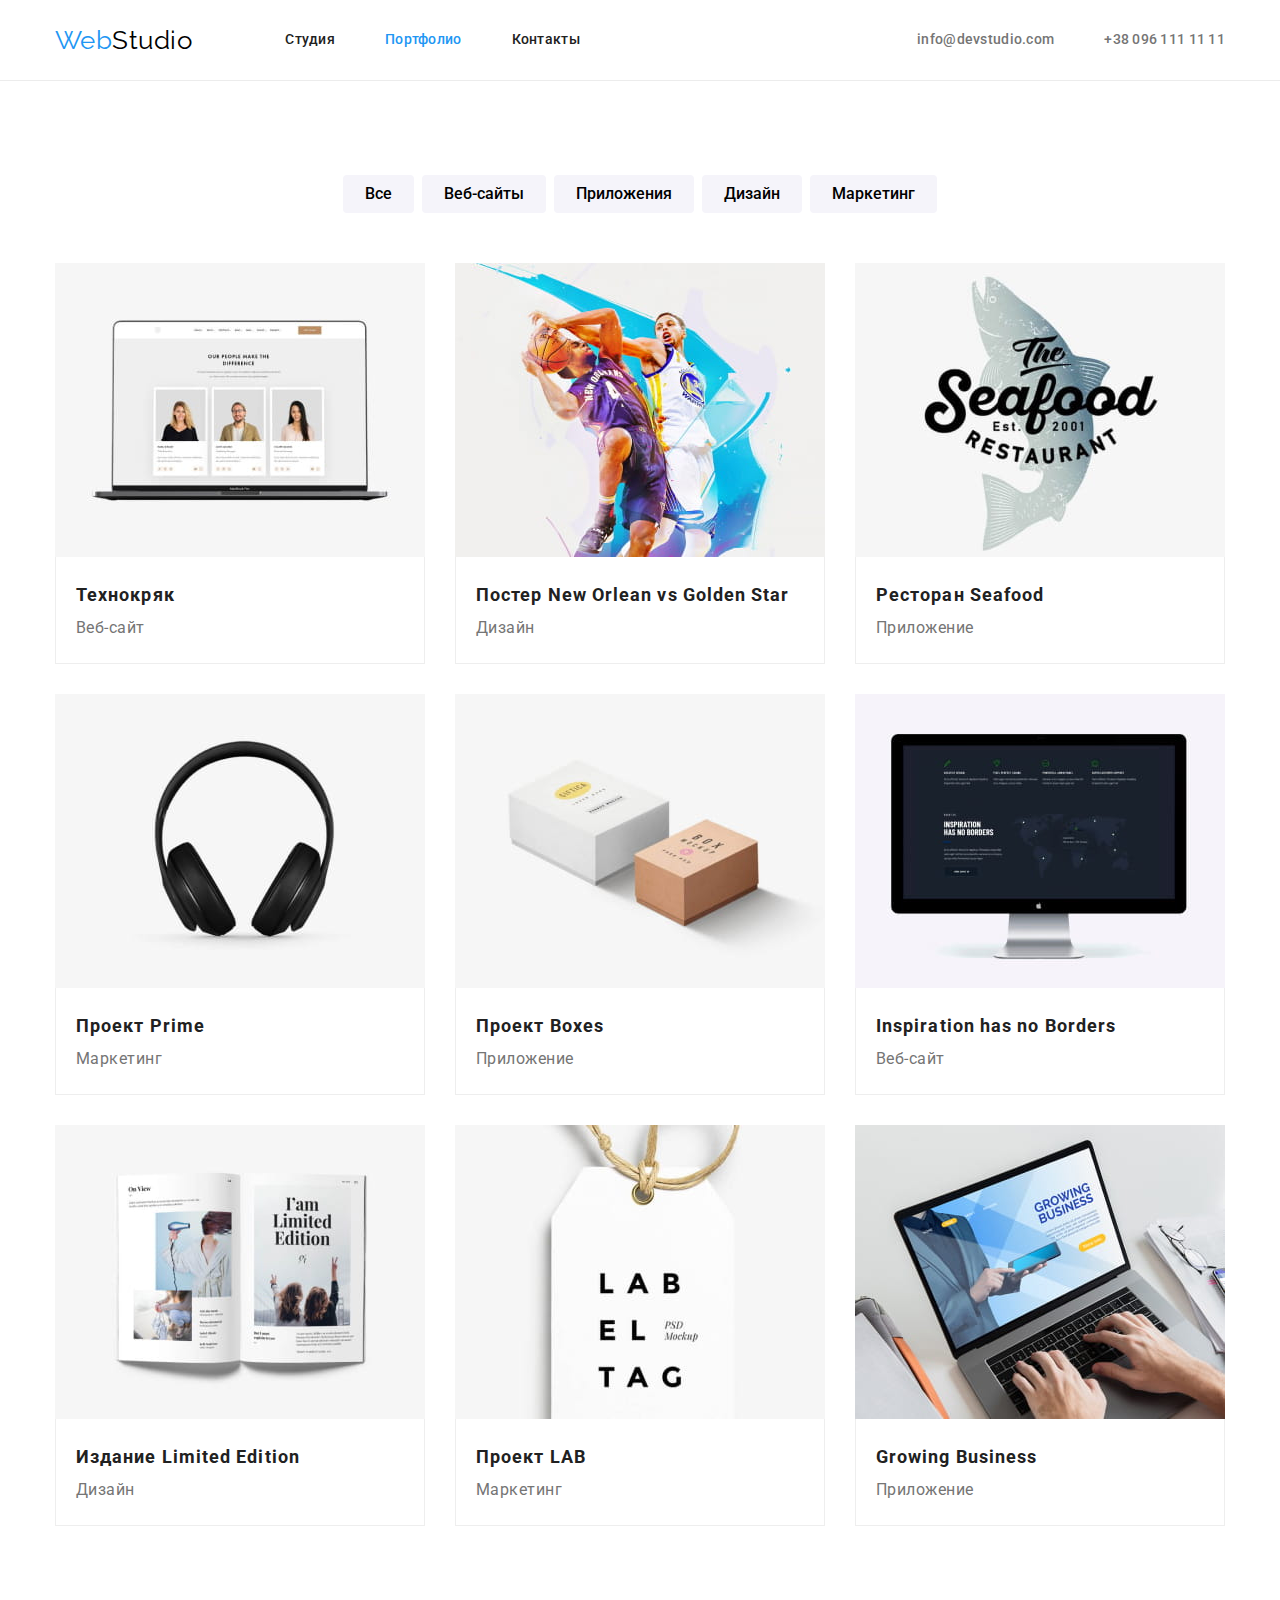
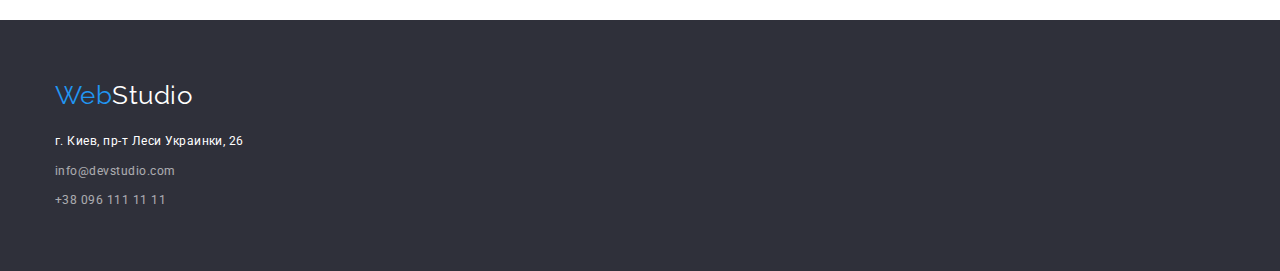
==== portfolio.html @ 39587dff "made hero bg" ====
<!DOCTYPE html>
<html lang="ru">

<head>
    <meta charset="UTF-8">
    <meta http-equiv="X-UA-Compatible" content="IE=edge">
    <meta name="viewport" content="width=device-width, initial-scale=1.0">
    <title>Студия</title>
    <link rel="stylesheet"
        href="https://cdnjs.cloudflare.com/ajax/libs/modern-normalize/1.1.0/modern-normalize.min.css">
    <link rel="stylesheet" href="./css/styles.css">
    <link rel="preconnect" href="https://fonts.googleapis.com">
    <link rel="preconnect" href="https://fonts.gstatic.com" crossorigin>
    <link
        href="https://fonts.googleapis.com/css2?family=Raleway:wght@700&family=Roboto:wght@400;500;700;900&display=swap"
        rel="stylesheet">
</head>

<body>
    <header class="header-style">
        <div class="container header-container">
            <nav class="navigation">
                <a href="./index.html" class="logo"><span>Web</span>Studio</a>
                <ul class="menu">
                    <!-- <li class="item"><a href="./index.html" class="logo"><span>Web</span>Studio</a></li> -->
                    <li class="item"><a href="./index.html" class="menu-link">Студия</a></li>
                    <li class="item"><a href="./portfolio.html" class="menu-link current">Портфолио</a></li>
                    <li class="item"><a href="#" class="menu-link">Контакты</a></li>
                </ul>
            </nav>
            <ul class="contact">
                <li class="item"><a href="mailto:info@devstudio.com" class="contact-link">info@devstudio.com</a></li>
                <li class="item"><a href="tel:+380961111111" class="contact-link">+38 096 111 11 11</a></li>
            </ul>
        </div>
    </header>
    <main>
        <section class="section portfolio">
            <h1 class="portfolio-title">Портфолио</h1>
            <ul class="filter-list container">
                <li class="filter-item"><button type="button" class="filter-button">Все</button></li>
                <li class="filter-item"><button type="button" class="filter-button">Веб-сайты</button></li>
                <li class="filter-item"><button type="button" class="filter-button">Приложения</button></li>
                <li class="filter-item"><button type="button" class="filter-button">Дизайн</button></li>
                <li class="filter-item"><button type="button" class="filter-button">Маркетинг</button></li>
            </ul>
            <ul class="portfolio-list container">
                <li class="portfolio-item">
                    <img src="./images/project1.jpg" class="port-image" width="370" alt="Технокряк">
                    <div class="portfolio-info">
                        <h2>Технокряк</h2>
                    <p>Веб-сайт</p>
                    </div>
                </li>
                <li class="portfolio-item">
                    <img src="./images/project2.jpg" class="port-image" width="370" alt="Постер New Orlean vs Golden Star">
                    <div class="portfolio-info">
                        <h2>Постер New Orlean vs Golden Star</h2>
                    <p>Дизайн</p>
                    </div>
                </li>
                <li class="portfolio-item">
                    <img src="./images/project3.jpg" class="port-image" width="370" alt="Ресторан Seafood">
                    <div class="portfolio-info">
                        <h2>Ресторан Seafood</h2>
                    <p>Приложение</p>
                    </div>
                </li>
                <li class="portfolio-item">
                    <img src="./images/project4.jpg" class="port-image" width="370" alt="Проект Prime">
                    <div class="portfolio-info">
                        <h2>Проект Prime</h2>
                    <p>Маркетинг</p>
                    </div>
                </li>
                <li class="portfolio-item">
                    <img src="./images/project5.jpg" class="port-image" width="370" alt="Проект Boxes">
                    <div class="portfolio-info">
                        <h2>Проект Boxes</h2>
                    <p>Приложение</p>
                    </div>
                </li>
                <li class="portfolio-item">
                    <img src="./images/project6.jpg" class="port-image" width="370" alt="Inspiration has no Borders">
                    <div class="portfolio-info">
                        <h2>Inspiration has no Borders</h2>
                    <p>Веб-сайт</p>
                    </div>
                </li>
                <li class="portfolio-item">
                    <img src="./images/project7.jpg" class="port-image" width="370" alt="Издание Limited Edition">
                    <div class="portfolio-info">
                        <h2>Издание Limited Edition</h2>
                    <p>Дизайн</p>
                    </div>
                </li>
                <li class="portfolio-item">
                    <img src="./images/project8.jpg" class="port-image" width="370" alt="Проект LAB">
                    <div class="portfolio-info">
                        <h2>Проект LAB</h2>
                    <p>Маркетинг</p>
                    </div>
                </li>
                <li class="portfolio-item">
                    <img src="./images/project9.jpg" class="port-image" width="370" alt="Growing Business">
                    <div class="portfolio-info">
                        <h2>Growing Business</h2>
                    <p>Приложение</p>
                    </div>
                </li>
            </ul>
        </section>
    </main>
    <footer class="footer">
        <div class="container header-container">
            <!-- <a href="./index.html" class="logo footer"><span>Web</span>Studio</a> -->
            <address class="location">
                <ul class="location-list">
                    <li><a href="./index.html" class="logo logo-footer"><span>Web</span>Studio</a></li>
                    <li class="location-list-item"><a
                            href="https://www.google.com/maps/place/%D0%B1%D1%83%D0%BB.+%D0%9B%D0%B5%D1%81%D0%B8+%D0%A3%D0%BA%D1%80%D0%B0%D0%B8%D0%BD%D0%BA%D0%B8,+26,+%D0%9A%D0%B8%D0%B5%D0%B2,+02000/@50.4265807,30.5383858,17z/data=!3m1!4b1!4m5!3m4!1s0x40d4cf0e033ecbe9:0x57a4dffefec77da0!8m2!3d50.4265807!4d30.5383858"
                            class="location-link">г. Киев, пр-т Леси Украинки, 26</a></li>
                    <li class="location-list-item"><a href="mailto:info@devstudio.com"
                            class="location-link opacity">info@devstudio.com</a></li>
                    <li class="location-list-item"><a href="tel:+380961111111" class="location-link opacity">+38 096 111 11
                            11</a>
                    </li>
                </ul>
            </address>
        </div>
    </footer>
</body>
    
</html>
---- css/styles.css ----
:root {
    --accent-color: #2196F3;
    --main-text-color: #212121;
    --secondary-text-color: #757575;
    --main-bg-color: #ffffff;
    --secondary-bg-color: #2f303a;
    --section-bg-color: #F5F4FA;
    --blue-button-hover: #188CE8;
}

body {
    font-family: 'Roboto', sans-serif;
    line-height: 1.14;
    letter-spacing: 0.03em;
    color: var(--main-text-color);
    background-color: var(--main-bg-color);

      
}

h1,h2,h3,h4,h5,h6,p,ul,ol {
    margin: 0;
    padding: 0;
}

.section {
    padding-top: 94px;
    padding-bottom: 94px;
    
}

.container {
    max-width: 1200px;
    margin-left: auto;
    margin-right: auto;
    padding-right: 15px;
    padding-left: 15px;

    

}

.header-container {
    display: flex;
    align-items: center;
    padding-top: 0px;
    padding-bottom: 0px;
    
}

.header-style {
    border-bottom: 1px solid #ECECEC;
}

.navigation {
    display: flex;
    align-items: center;
}

.logo {
    
    padding: 25px, 0px;
    font-family: 'Raleway', sans-serif;
    text-decoration: none;
    font-size: 26px;
    line-height: 1.19;
    color: #000000;
}

.logo span {
    color: var(--accent-color);
}

.menu {
    margin-left: 93px;
    list-style: none;
    display: flex;
    align-items: center;
}



.menu-link {
    



    text-decoration: none;
    font-weight: 500;
    font-size: 14px;
    letter-spacing: 0.02em;
    color: var(--main-text-color);

}

.menu-link:hover,
.menu-link:focus {
    color: var(--accent-color);
}

.menu .current {
    color: var(--accent-color);
}

.menu .menu-link {
    display: block;
    padding-top: 32px;
    padding-bottom: 32px;
}

.header-container .item + .item {
    margin-left: 50px;
}


.contact {
    list-style: none;
    display: flex;
    margin-left: auto;
    
}

.contact-link {
    text-decoration: none;
    font-weight: 500;
    font-size: 14px;
    letter-spacing: 0.02em;
    color: var(--secondary-text-color);
}

.contact-link:hover,
.contact-link:focus {
    color: var(--accent-color);
}

.contact .contact-link {
    display: block;
    padding-top: 32px;
    padding-bottom: 32px;
}

/* Main page */

.hero {
    background-color: var(--secondary-bg-color);
    background-image: linear-gradient(#2F303A66, #2F303A66),
    url(./images/heroimg.jpg);
    
    min-height: 600px;
    background-repeat: no-repeat;
    background-position: center;
    /* background-size: contain; */
    padding-top: 200px;
    padding-bottom: 200px;
}




    

.hero-title {
    max-width: 696px;
    margin-right: auto;
    margin-left: auto;
    text-align: center;
    font-size: 44px;
    line-height: 1.36;
    letter-spacing: 0.06em;
    text-transform: uppercase;
    color: var(--main-bg-color);
}

.hero-button {
    display: block;
    margin-top: 30px;
    margin-left: auto;
    margin-right: auto;
    width: 200px;
    height: 50px;
    border-radius: 4px;
    border: 0px;

    font-family: inherit;
    font-weight: 700;
    font-size: 16px;
    line-height: 1.88;
    letter-spacing: 0.06em;
    color: var(--main-bg-color);
    background-color: var(--accent-color);
    cursor: pointer;
}

.hero-button:hover,
.hero-button:focus {
    background-color: var(--blue-button-hover);
}



.offer-title {
    position: absolute;
        width: 1px;
        height: 1px;
        margin: -1px;
        border: 0;
        padding: 0;
    
        white-space: nowrap;
        clip-path: inset(100%);
        clip: rect(0 0 0 0);
        overflow: hidden;
}

.flex-list {
    list-style: none;
    display: flex;
}

.flex-list .list-item + .list-item {
    margin-left: 30px;
}

.offer-list-title {
    font-size: 14px;
    text-transform: uppercase;
    
}

.offer-list-text {
    margin-top: 10px;
    font-size: 14px;
    line-height: 1.71;
    color: var(--secondary-text-color);
    
}

.duties {
    padding-top: 0px;
    
}

.duties-title {
    font-size: 36px;
    line-height: 1.17;
    text-align: center;
}

.duties-list {
    list-style: none;
    margin-top: 50px;
}

.duties-link {
    display: block;
}

.team {
    background-color: var(--section-bg-color);
}

.team .container {
    padding-left: auto;
    padding-right: auto;
}

.team-card {
    flex-basis: 270px;
    
    background-color: var(--main-bg-color);
}

.team-photo {
    display: block;
    max-width: 270px;
    border: 0px;
}

.team-info {
    padding-top: 30px;
    padding-bottom: 30px;
}

.team-title {
    font-size: 36px;
    line-height: 1.17;
    text-align: center;
    
}

.team-list {
    list-style: none;
    margin-top: 50px;
}

.team-list-item {
    background-color: var(--main-bg-color)
}

.team-name {
    font-weight: 500;
    font-size: 16px;
    line-height: 1.19;
    text-align: center;
    
}

.team-position {
    margin-top: 10px;

    font-size: 16px;
    line-height: 1.19;
    text-align: center;
    color: var(--secondary-text-color);
}

/* footer */

.footer {
    padding-top: 60px;
    padding-bottom: 60px;
    background-color: var(--secondary-bg-color);
}

.logo-footer {
    color: var(--main-bg-color);
    display: block;
    margin-bottom: 20px;
}

.location {
    font-style: normal;
    
}

.location-list {
    list-style: none;
}

.location-list-item {
    display: block;
}


.location .location-list-item + .location-list-item {
    margin-top: 9px;
}

.location-link {
    display: inline-block;
    /* height: 21px; */
    text-decoration: none;
    font-size: 12px;
    line-height: 1.71;
    color: var(--main-bg-color);
}

.opacity {
    opacity: 0.6;
}

.location-link:hover,
.location-link:focus {
    color: var(--accent-color);
}

/* Portfolio */

.portfolio-title {
    position: absolute;
        width: 1px;
        height: 1px;
        margin: -1px;
        border: 0;
        padding: 0;
    
        white-space: nowrap;
        clip-path: inset(100%);
        clip: rect(0 0 0 0);
        overflow: hidden;
}

.filter-list {
    list-style: none;
    display: flex;
    justify-content: center;
    
     
}

.filter-list .filter-item + .filter-item {
    margin-left: 8px;
}

.filter-button {
    padding-top: 6px;
    padding-right: 22px;
    padding-bottom: 6px;
    padding-left: 22px;
    border-radius: 4px;
    border: 0px solid black;
    font-family: inherit;
    font-weight: 500;
    font-size: 16px;
    line-height: 1.62;
    background-color: var(--section-bg-color);
    cursor: pointer;
    
}

.filter-button:hover,
.filter-button:focus {
    color: var(--main-bg-color);
    background-color: var(--accent-color);
}

.portfolio-list {
    list-style: none;
    margin-top: 50px;
    display: flex;
    flex-wrap: wrap;
    
    
}



.portfolio-item {
    flex-basis: calc((100% - 60px) / 3);
    
    margin-left: 30px;
    margin-bottom: 30px;

    
    

}

.portfolio-item:nth-child(3n+1) {
    margin-left: 0px;
}

.portfolio-item:nth-last-child(-n+3) {
    margin-bottom: 0px;
}

.portfolio-info {
    padding-top: 20px;
    padding-right: 24px;
    padding-bottom: 20px;
    padding-left: 20px;

    border: 1px solid #EEEEEE;
    border-top: 0px solid transparent;
}

.port-image {
    display: block;
}

.portfolio-info h2 {
    font-size: 18px;
    line-height: 2;
    letter-spacing: 0.06em;
    
}

.portfolio-info p {
    font-size: 16px;
    line-height: 1.88;
    color: var(--secondary-text-color);
}
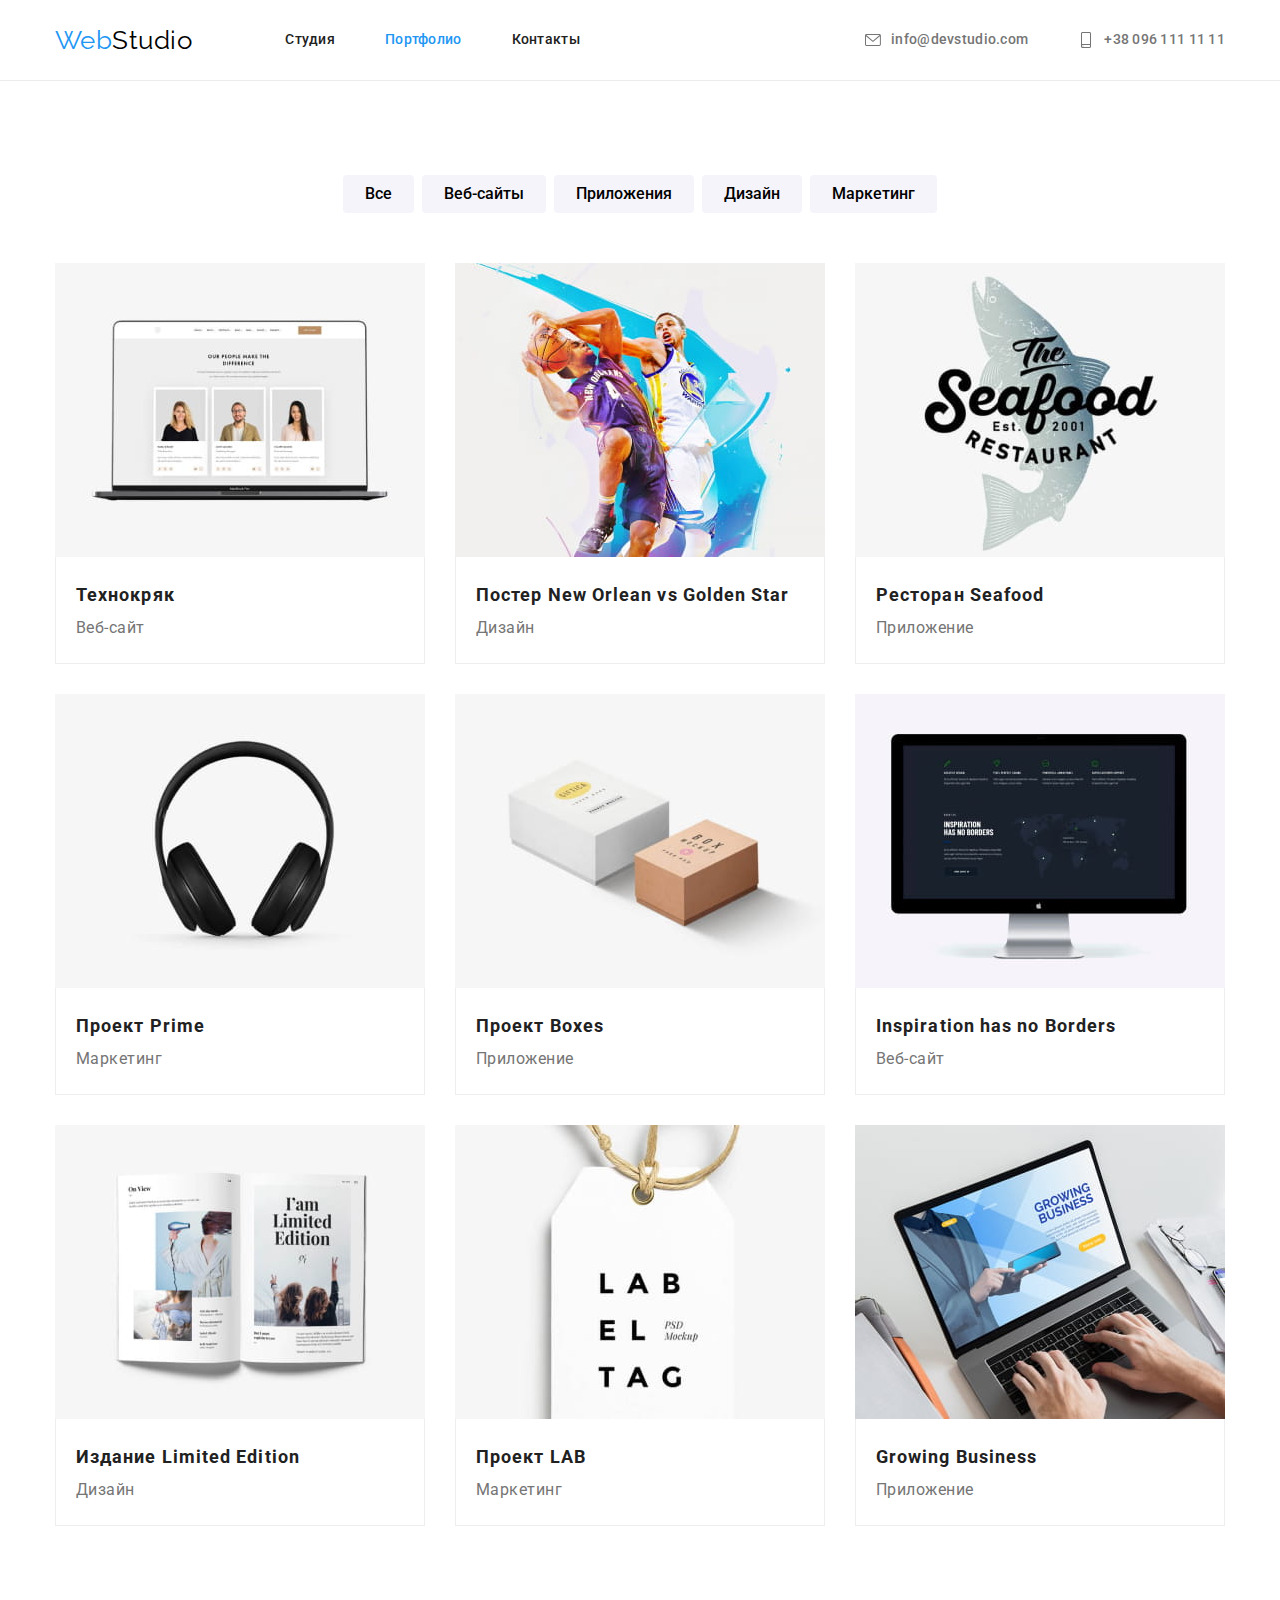
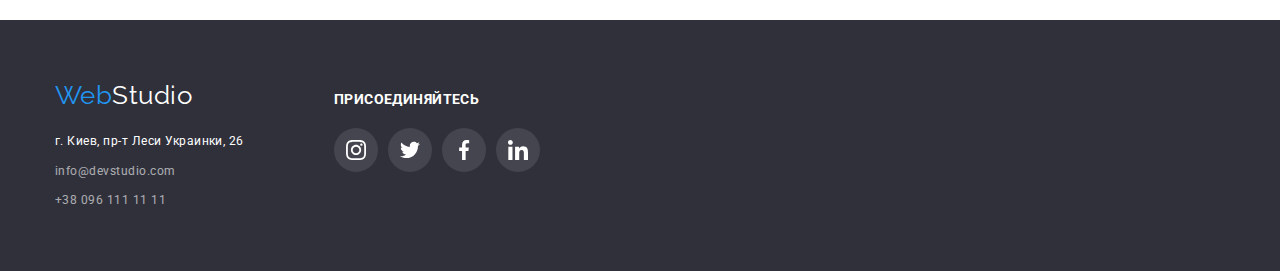
==== commit 6c315f10: "done with the main page icons" ====
--- a/portfolio.html
+++ b/portfolio.html
@@ -22,15 +22,22 @@
             <nav class="navigation">
                 <a href="./index.html" class="logo"><span>Web</span>Studio</a>
                 <ul class="menu">
-                    <!-- <li class="item"><a href="./index.html" class="logo"><span>Web</span>Studio</a></li> -->
                     <li class="item"><a href="./index.html" class="menu-link">Студия</a></li>
                     <li class="item"><a href="./portfolio.html" class="menu-link current">Портфолио</a></li>
                     <li class="item"><a href="#" class="menu-link">Контакты</a></li>
                 </ul>
             </nav>
             <ul class="contact">
-                <li class="item"><a href="mailto:info@devstudio.com" class="contact-link">info@devstudio.com</a></li>
-                <li class="item"><a href="tel:+380961111111" class="contact-link">+38 096 111 11 11</a></li>
+                <li class="item"><a href="mailto:info@devstudio.com" class="contact-link">
+                        <svg class="icon-contact">
+                            <use href="./images/icons.svg#icon-envelope"></use>
+                        </svg>
+                        info@devstudio.com</a></li>
+                <li class="item"><a href="tel:+380961111111" class="contact-link">
+                        <svg class="icon-contact">
+                            <use href="./images/icons.svg#icon-smartphone"></use>
+                        </svg>
+                        +38 096 111 11 11</a></li>
             </ul>
         </div>
     </header>
@@ -112,8 +119,7 @@
         </section>
     </main>
     <footer class="footer">
-        <div class="container header-container">
-            <!-- <a href="./index.html" class="logo footer"><span>Web</span>Studio</a> -->
+        <div class="container header-container footer-container">
             <address class="location">
                 <ul class="location-list">
                     <li><a href="./index.html" class="logo logo-footer"><span>Web</span>Studio</a></li>
@@ -127,6 +133,44 @@
                     </li>
                 </ul>
             </address>
+            <div class="footer-socials">
+                <p><strong>присоединяйтесь</strong></p>
+                <ul class="footer-socials-list">
+                    <li class="footer-socials-item">
+                        <a href="https://instagram.com" class="footer-socials-link" target="_blank"
+                            aria-label="Наш Instagram">
+                            <svg class="footer-icon" width="20" height="20">
+                                <use href="./images/icons.svg#icon-instagram"></use>
+                            </svg>
+                        </a>
+                    </li>
+                    <li class="footer-socials-item">
+                        <a href="https://twitter.com" class="footer-socials-link" target="_blank" aria-label="Наш Twitter">
+                            <svg class="footer-icon" width="20" height="20">
+                                <use href="./images/icons.svg#icon-twitter"></use>
+                            </svg>
+                        </a>
+                    </li>
+                    <li class="footer-socials-item">
+                        <a href="https://facebook.com" class="footer-socials-link" target="_blank"
+                            aria-label="Наш Facebook">
+                            <svg class="footer-icon" width="20" height="20">
+                                <use href="./images/icons.svg#icon-facebook"></use>
+                            </svg>
+                        </a>
+                    </li>
+                    <li class="footer-socials-item">
+                        <a href="https://linkedin.com" class="footer-socials-link" target="_blank"
+                            aria-label="Наш LinkedIn">
+                            <svg class="footer-icon" width="20" height="20">
+                                <use href="./images/icons.svg#icon-linkedin"></use>
+                            </svg>
+                        </a>
+                    </li>
+                </ul>
+            </div>
+    
+    
         </div>
     </footer>
 </body>
--- a/css/styles.css
+++ b/css/styles.css
@@ -6,6 +6,7 @@
     --secondary-bg-color: #2f303a;
     --section-bg-color: #F5F4FA;
     --blue-button-hover: #188CE8;
+    --icon-color: #AFB1B8;
 }
 
 body {
@@ -48,6 +49,10 @@
     
 }
 
+:focus {
+    outline: none;
+}
+
 .header-style {
     border-bottom: 1px solid #ECECEC;
 }
@@ -121,6 +126,10 @@
 }
 
 .contact-link {
+    display: flex;
+    align-items: center;
+    padding-top: 32px;
+    padding-bottom: 32px;
     text-decoration: none;
     font-weight: 500;
     font-size: 14px;
@@ -133,10 +142,22 @@
     color: var(--accent-color);
 }
 
-.contact .contact-link {
-    display: block;
-    padding-top: 32px;
-    padding-bottom: 32px;
+.item {
+    display: flex;
+    align-items: center;
+}
+
+.icon-contact {
+    
+    max-width: 16px;
+    max-height: 16px;
+    margin-right: 10px;
+    fill: var(--secondary-text-color);
+    
+}
+.contact-link:focus .icon-contact,
+.contact-link:hover .icon-contact {
+    fill: var(--accent-color);
 }
 
 /* Main page */
@@ -144,7 +165,7 @@
 .hero {
     background-color: var(--secondary-bg-color);
     background-image: linear-gradient(#2F303A66, #2F303A66),
-    url(./images/heroimg.jpg);
+    url(../images/heroimg.jpg);
     
     min-height: 600px;
     background-repeat: no-repeat;
@@ -222,6 +243,7 @@
 }
 
 .offer-list-title {
+    margin-top: 30px;
     font-size: 14px;
     text-transform: uppercase;
     
@@ -235,6 +257,21 @@
     
 }
 
+.offer-icon-holder {
+    display: inline-block;
+    width: 100%;
+    height: 120px;
+    padding: 25px 100px 25px 100px;
+
+    background-color: var(--section-bg-color);
+    border-radius: 4px;
+}
+
+.offer-icon {
+   object-position: center;
+        
+}
+
 .duties {
     padding-top: 0px;
     
@@ -279,13 +316,14 @@
 .team-info {
     padding-top: 30px;
     padding-bottom: 30px;
+    padding-left: 32px;
+    padding-right: 32px;
 }
 
 .team-title {
     font-size: 36px;
     line-height: 1.17;
     text-align: center;
-    
 }
 
 .team-list {
@@ -306,14 +344,95 @@
 }
 
 .team-position {
-    margin-top: 10px;
-
+    margin-top: 16px;
     font-size: 16px;
     line-height: 1.19;
     text-align: center;
     color: var(--secondary-text-color);
 }
 
+.team-socials-list {
+    margin-top: 20px;
+    list-style: none;
+    display: flex;
+}
+
+.team-socials-item {
+    display: inline-block;
+    width: 44px;
+    height: 44px;
+    border-radius: 50%;
+}
+
+.team-socials-list .team-socials-item + .team-socials-item {
+    margin-left: 10px;
+}
+
+.team-socials-link {
+    display: inline-block;
+    width: 100%;
+    height: 100%;
+    padding: 12px;
+}
+
+
+.team-icon {
+    fill: var(--icon-color);
+}
+
+.team-socials-link:hover,
+.team-socials-link:focus {
+    background-color: var(--accent-color);
+    border-radius: 50%;
+}
+
+.team-socials-link:hover .team-icon,
+.team-socials-link:focus .team-icon {
+    fill: var(--main-bg-color);
+}
+
+.clients-title {
+    font-size: 36px;
+    line-height: 1.17;
+    text-align: center;
+}
+
+.clients-list {
+    margin-top: 50px;
+}
+
+.clients-item {
+    flex-basis: calc((100% - 150px) / 6);
+}
+
+.clients-link {
+    display: inline-block;
+    max-width: 100%;
+    padding: 15px 31px;
+    border: 1px solid var(--icon-color);
+    border-radius: 4px;
+}
+
+.clients-list .clients-item + .clients-item {
+    margin-left: 30px;
+}
+
+.clients-icon {
+    fill: var(--icon-color);
+}
+
+.clients-link:focus,
+.clients-link:hover {
+    border: 1px solid var(--accent-color);
+}
+
+.clients-link:focus .clients-icon,
+.clients-link:hover .clients-icon {
+    fill: var(--accent-color);
+}
+
+
+
 /* footer */
 
 .footer {
@@ -348,7 +467,6 @@
 
 .location-link {
     display: inline-block;
-    /* height: 21px; */
     text-decoration: none;
     font-size: 12px;
     line-height: 1.71;
@@ -363,6 +481,66 @@
 .location-link:focus {
     color: var(--accent-color);
 }
+
+.footer-socials {
+    margin-left: 90px;
+    align-items: flex-start;
+}
+
+.footer-container {
+    align-items: baseline;
+}
+
+.footer-socials p {
+    font-size: 14px;
+    line-height: 1.14;
+    letter-spacing: 0.03em;
+    text-transform: uppercase;
+    color: var(--main-bg-color);
+}
+
+.footer-socials-list {
+    margin-top: 20px;
+    list-style: none;
+    display: flex;
+
+}
+
+.footer-socials-item {
+    display: inline-block;
+    width: 44px;
+    height: 44px;
+    background-color: rgba(255, 255, 255, 0.1);
+    border-radius: 50%;
+}
+
+.footer-socials-list .footer-socials-item + .footer-socials-item {
+    margin-left: 10px;
+}
+
+.footer-socials-link {
+    display: inline-block;
+    width: 100%;
+    height: 100%;
+    padding: 12px;
+       
+}
+
+
+.footer-icon {
+    fill: var(--main-bg-color);
+}
+
+.footer-socials-link:hover,
+.footer-socials-link:focus {
+    background-color: var(--accent-color);
+    border-radius: 50%;
+}
+
+
+
+
+
 
 /* Portfolio */
 
@@ -469,4 +647,6 @@
     font-size: 16px;
     line-height: 1.88;
     color: var(--secondary-text-color);
-}+}
+
+
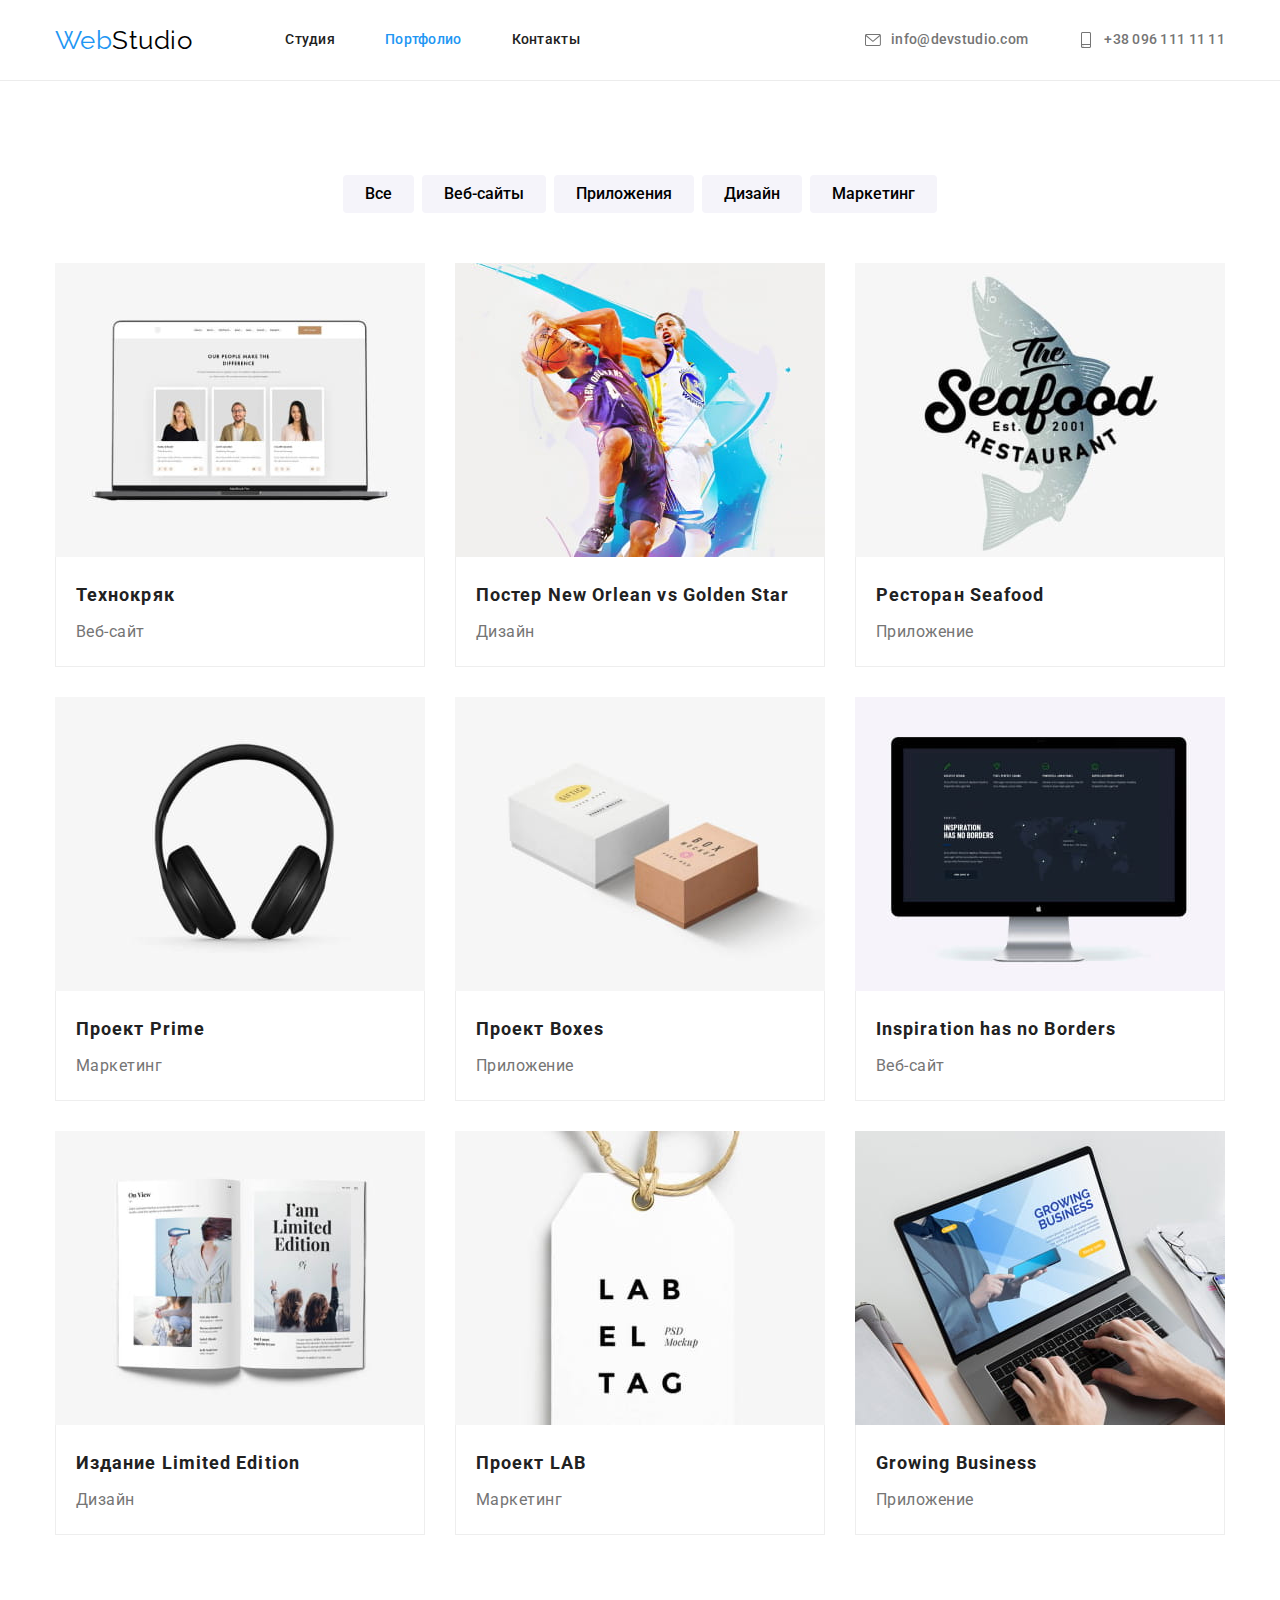
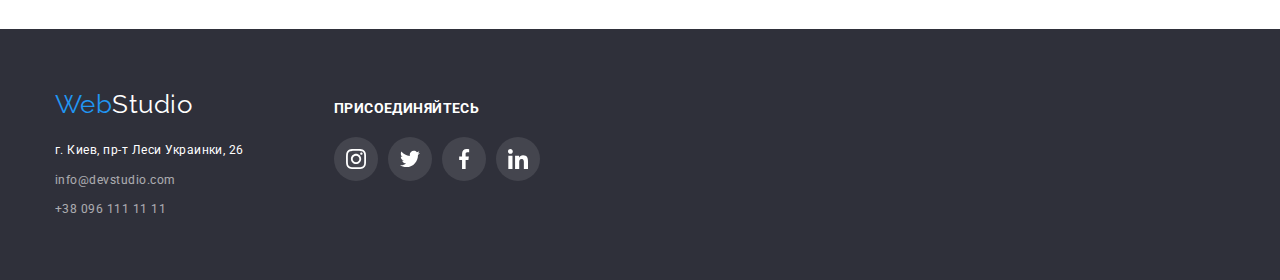
==== commit 816ee77a: "made links of portfolio cards" ====
--- a/portfolio.html
+++ b/portfolio.html
@@ -53,67 +53,85 @@
             </ul>
             <ul class="portfolio-list container">
                 <li class="portfolio-item">
-                    <img src="./images/project1.jpg" class="port-image" width="370" alt="Технокряк">
+                    <a href="#" class="portfolio-link">
+                    <img src="./images/project1.jpg" class="port-image" alt="Технокряк">
                     <div class="portfolio-info">
-                        <h2>Технокряк</h2>
-                    <p>Веб-сайт</p>
-                    </div>
+                    <p class="portfolio-item-name">Технокряк</p>
+                    <p class="portfolio-item-category">Веб-сайт</p>
+                    
+                    </div></a>
                 </li>
                 <li class="portfolio-item">
-                    <img src="./images/project2.jpg" class="port-image" width="370" alt="Постер New Orlean vs Golden Star">
+                    <a href="#" class="portfolio-link">
+                    <img src="./images/project2.jpg" class="port-image" alt="Постер New Orlean vs Golden Star">
                     <div class="portfolio-info">
-                        <h2>Постер New Orlean vs Golden Star</h2>
-                    <p>Дизайн</p>
+                    <p class="portfolio-item-name">Постер New Orlean vs Golden Star</p>
+                    <p class="portfolio-item-category">Дизайн</p>
                     </div>
+                    </a>
                 </li>
                 <li class="portfolio-item">
-                    <img src="./images/project3.jpg" class="port-image" width="370" alt="Ресторан Seafood">
+                    <a href="#" class="portfolio-link">
+                    <img src="./images/project3.jpg" class="port-image" alt="Ресторан Seafood">
                     <div class="portfolio-info">
-                        <h2>Ресторан Seafood</h2>
-                    <p>Приложение</p>
+                    <p class="portfolio-item-name">Ресторан Seafood</p>
+                    <p class="portfolio-item-category">Приложение</p>
                     </div>
+                    </a>
                 </li>
                 <li class="portfolio-item">
-                    <img src="./images/project4.jpg" class="port-image" width="370" alt="Проект Prime">
+                    <a href="#" class="portfolio-link">
+                    <img src="./images/project4.jpg" class="port-image" alt="Проект Prime">
                     <div class="portfolio-info">
-                        <h2>Проект Prime</h2>
-                    <p>Маркетинг</p>
+                    <p class="portfolio-item-name">Проект Prime</p>
+                    <p class="portfolio-item-category">Маркетинг</p>
                     </div>
+                    </a>
                 </li>
                 <li class="portfolio-item">
-                    <img src="./images/project5.jpg" class="port-image" width="370" alt="Проект Boxes">
+                    <a href="#" class="portfolio-link">
+                    <img src="./images/project5.jpg" class="port-image" alt="Проект Boxes">
                     <div class="portfolio-info">
-                        <h2>Проект Boxes</h2>
-                    <p>Приложение</p>
+                    <p class="portfolio-item-name">Проект Boxes</p>
+                    <p class="portfolio-item-category">Приложение</p>
                     </div>
+                    </a>
                 </li>
                 <li class="portfolio-item">
-                    <img src="./images/project6.jpg" class="port-image" width="370" alt="Inspiration has no Borders">
+                    <a href="#" class="portfolio-link">
+                    <img src="./images/project6.jpg" class="port-image" alt="Inspiration has no Borders">
                     <div class="portfolio-info">
-                        <h2>Inspiration has no Borders</h2>
-                    <p>Веб-сайт</p>
+                    <p class="portfolio-item-name">Inspiration has no Borders</p>
+                    <p class="portfolio-item-category">Веб-сайт</p>
                     </div>
+                    </a>
                 </li>
                 <li class="portfolio-item">
-                    <img src="./images/project7.jpg" class="port-image" width="370" alt="Издание Limited Edition">
+                    <a href="#" class="portfolio-link">
+                    <img src="./images/project7.jpg" class="port-image" alt="Издание Limited Edition">
                     <div class="portfolio-info">
-                        <h2>Издание Limited Edition</h2>
-                    <p>Дизайн</p>
+                    <p class="portfolio-item-name">Издание Limited Edition</p>
+                    <p class="portfolio-item-category">Дизайн</p>
                     </div>
+                    </a>
                 </li>
                 <li class="portfolio-item">
-                    <img src="./images/project8.jpg" class="port-image" width="370" alt="Проект LAB">
+                    <a href="#" class="portfolio-link">
+                    <img src="./images/project8.jpg" class="port-image" alt="Проект LAB">
                     <div class="portfolio-info">
-                        <h2>Проект LAB</h2>
-                    <p>Маркетинг</p>
+                    <p class="portfolio-item-name">Проект LAB</p>
+                    <p class="portfolio-item-category">Маркетинг</p>
                     </div>
+                    </a>
                 </li>
                 <li class="portfolio-item">
-                    <img src="./images/project9.jpg" class="port-image" width="370" alt="Growing Business">
+                    <a href="#" class="portfolio-link">
+                    <img src="./images/project9.jpg" class="port-image" alt="Growing Business">
                     <div class="portfolio-info">
-                        <h2>Growing Business</h2>
-                    <p>Приложение</p>
+                    <p class="portfolio-item-name">Growing Business</p>
+                    <p class="portfolio-item-category">Приложение</p>
                     </div>
+                    </a>
                 </li>
             </ul>
         </section>
--- a/css/styles.css
+++ b/css/styles.css
@@ -15,8 +15,6 @@
     letter-spacing: 0.03em;
     color: var(--main-text-color);
     background-color: var(--main-bg-color);
-
-      
 }
 
 h1,h2,h3,h4,h5,h6,p,ul,ol {
@@ -27,7 +25,6 @@
 .section {
     padding-top: 94px;
     padding-bottom: 94px;
-    
 }
 
 .container {
@@ -36,9 +33,6 @@
     margin-right: auto;
     padding-right: 15px;
     padding-left: 15px;
-
-    
-
 }
 
 .header-container {
@@ -46,7 +40,6 @@
     align-items: center;
     padding-top: 0px;
     padding-bottom: 0px;
-    
 }
 
 :focus {
@@ -83,19 +76,12 @@
     align-items: center;
 }
 
-
-
 .menu-link {
-    
-
-
-
     text-decoration: none;
     font-weight: 500;
     font-size: 14px;
     letter-spacing: 0.02em;
     color: var(--main-text-color);
-
 }
 
 .menu-link:hover,
@@ -117,12 +103,10 @@
     margin-left: 50px;
 }
 
-
 .contact {
     list-style: none;
     display: flex;
     margin-left: auto;
-    
 }
 
 .contact-link {
@@ -148,7 +132,6 @@
 }
 
 .icon-contact {
-    
     max-width: 16px;
     max-height: 16px;
     margin-right: 10px;
@@ -166,19 +149,12 @@
     background-color: var(--secondary-bg-color);
     background-image: linear-gradient(#2F303A66, #2F303A66),
     url(../images/heroimg.jpg);
-    
     min-height: 600px;
     background-repeat: no-repeat;
     background-position: center;
-    /* background-size: contain; */
     padding-top: 200px;
     padding-bottom: 200px;
 }
-
-
-
-
-    
 
 .hero-title {
     max-width: 696px;
@@ -201,7 +177,6 @@
     height: 50px;
     border-radius: 4px;
     border: 0px;
-
     font-family: inherit;
     font-weight: 700;
     font-size: 16px;
@@ -217,20 +192,17 @@
     background-color: var(--blue-button-hover);
 }
 
-
-
 .offer-title {
     position: absolute;
-        width: 1px;
-        height: 1px;
-        margin: -1px;
-        border: 0;
-        padding: 0;
-    
-        white-space: nowrap;
-        clip-path: inset(100%);
-        clip: rect(0 0 0 0);
-        overflow: hidden;
+    width: 1px;
+    height: 1px;
+    margin: -1px;
+    border: 0;
+    padding: 0;
+    white-space: nowrap;
+    clip-path: inset(100%);
+    clip: rect(0 0 0 0);
+    overflow: hidden;
 }
 
 .flex-list {
@@ -246,7 +218,6 @@
     margin-top: 30px;
     font-size: 14px;
     text-transform: uppercase;
-    
 }
 
 .offer-list-text {
@@ -254,7 +225,6 @@
     font-size: 14px;
     line-height: 1.71;
     color: var(--secondary-text-color);
-    
 }
 
 .offer-icon-holder {
@@ -262,19 +232,16 @@
     width: 100%;
     height: 120px;
     padding: 25px 100px 25px 100px;
-
     background-color: var(--section-bg-color);
     border-radius: 4px;
 }
 
 .offer-icon {
    object-position: center;
-        
 }
 
 .duties {
     padding-top: 0px;
-    
 }
 
 .duties-title {
@@ -303,7 +270,8 @@
 
 .team-card {
     flex-basis: 270px;
-    
+    box-shadow: 0px 1px 3px rgba(0, 0, 0, 0.12), 0px 1px 1px rgba(0, 0, 0, 0.14), 0px 2px 1px rgba(0, 0, 0, 0.2);
+    border-radius: 0px 0px 4px 4px;
     background-color: var(--main-bg-color);
 }
 
@@ -340,7 +308,6 @@
     font-size: 16px;
     line-height: 1.19;
     text-align: center;
-    
 }
 
 .team-position {
@@ -503,7 +470,6 @@
     margin-top: 20px;
     list-style: none;
     display: flex;
-
 }
 
 .footer-socials-item {
@@ -523,7 +489,6 @@
     width: 100%;
     height: 100%;
     padding: 12px;
-       
 }
 
 
@@ -538,32 +503,25 @@
 }
 
 
-
-
-
-
 /* Portfolio */
 
 .portfolio-title {
     position: absolute;
-        width: 1px;
-        height: 1px;
-        margin: -1px;
-        border: 0;
-        padding: 0;
-    
-        white-space: nowrap;
-        clip-path: inset(100%);
-        clip: rect(0 0 0 0);
-        overflow: hidden;
+    width: 1px;
+    height: 1px;
+    margin: -1px;
+    border: 0;
+    padding: 0;
+    white-space: nowrap;
+    clip-path: inset(100%);
+    clip: rect(0 0 0 0);
+    overflow: hidden;
 }
 
 .filter-list {
     list-style: none;
     display: flex;
     justify-content: center;
-    
-     
 }
 
 .filter-list .filter-item + .filter-item {
@@ -583,7 +541,6 @@
     line-height: 1.62;
     background-color: var(--section-bg-color);
     cursor: pointer;
-    
 }
 
 .filter-button:hover,
@@ -597,21 +554,19 @@
     margin-top: 50px;
     display: flex;
     flex-wrap: wrap;
-    
-    
-}
-
-
+}
 
 .portfolio-item {
     flex-basis: calc((100% - 60px) / 3);
     
     margin-left: 30px;
     margin-bottom: 30px;
-
+}
+
+.portfolio-link:focus,
+.portfolio-link:hover {
     
-    
-
+    box-shadow: 0px 1px 1px rgba(0, 0, 0, 0.12), 0px 4px 4px rgba(0, 0, 0, 0.06), 1px 4px 6px rgba(0, 0, 0, 0.16);
 }
 
 .portfolio-item:nth-child(3n+1) {
@@ -625,25 +580,36 @@
 .portfolio-info {
     padding-top: 20px;
     padding-right: 24px;
-    padding-bottom: 20px;
+    padding-bottom: 19px;
     padding-left: 20px;
-
+    
     border: 1px solid #EEEEEE;
     border-top: 0px solid transparent;
 }
 
+.portfolio-link {
+    display: block;
+    width: 100%;
+    /* height: 100%; */
+    text-decoration: none;
+    color: inherit;
+}
+
 .port-image {
     display: block;
-}
-
-.portfolio-info h2 {
+    max-width: 100%;
+    height: auto;
+}
+
+.portfolio-item-name {
+    font-weight: 700;
     font-size: 18px;
     line-height: 2;
     letter-spacing: 0.06em;
-    
-}
-
-.portfolio-info p {
+}
+
+.portfolio-item-category {
+    margin-top: 4px;
     font-size: 16px;
     line-height: 1.88;
     color: var(--secondary-text-color);
